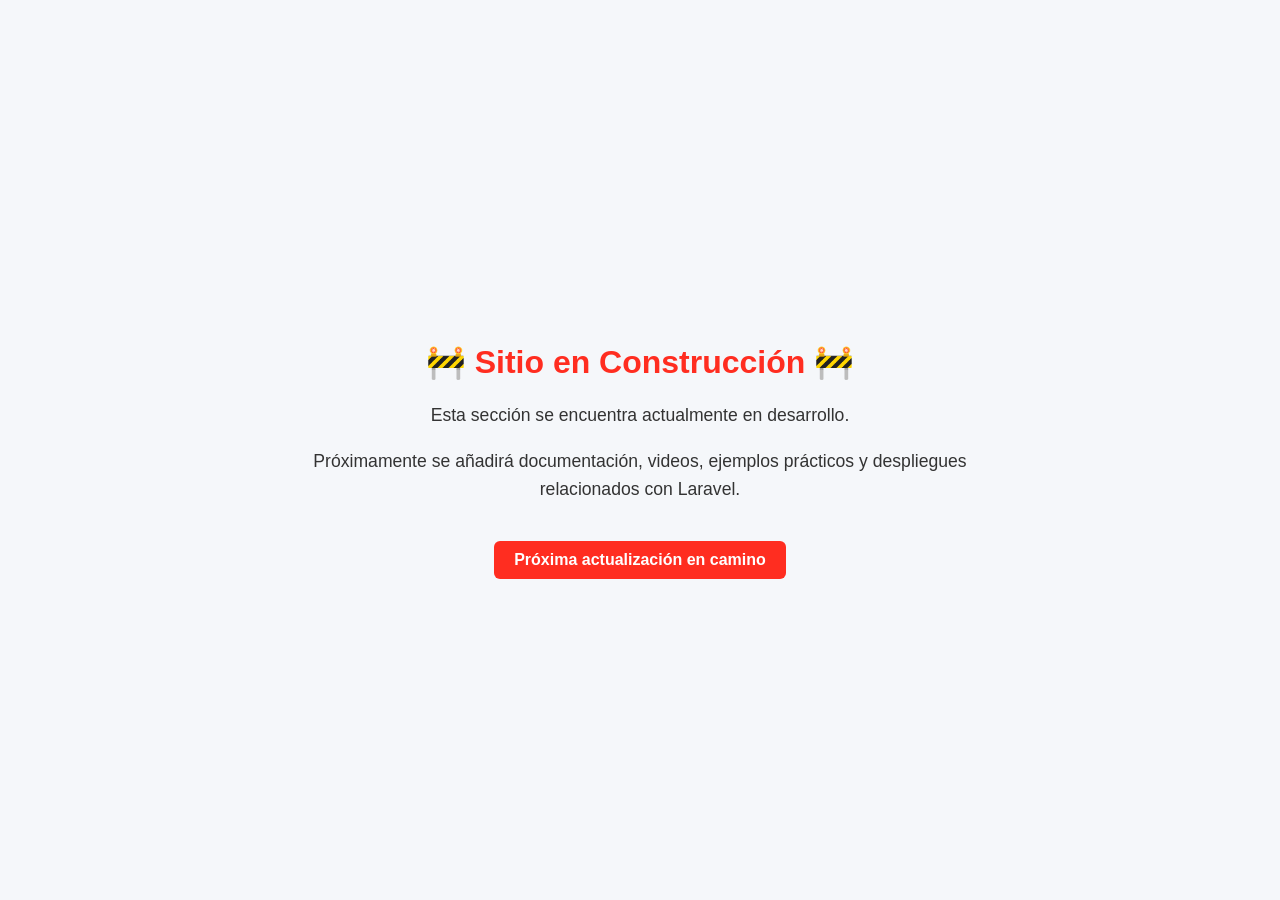
==== assets/linux/linux.html @ 6a2dc649 "estructura completada imagenes recibidas y creacion del dashboard" ====
<!DOCTYPE html>
<html lang="es">
<head>
    <meta charset="UTF-8">
    <meta name="viewport" content="width=device-width, initial-scale=1.0">
    <title>Sitio en Construcción</title>
    <style>
        body {
            margin: 0;
            font-family: Arial, sans-serif;
            background-color: #f5f7fa;
            color: #333;
            min-height: 100vh;
            display: flex;
            justify-content: center;
            align-items: center;
        }

        .container {
            text-align: center;
            padding: 40px;
            max-width: 700px;
        }

        h1 {
            color: #ff2d20;
            margin-bottom: 20px;
        }

        p {
            font-size: 1.1rem;
            line-height: 1.6;
        }

        .badge {
            display: inline-block;
            margin-top: 20px;
            padding: 10px 20px;
            background-color: #ff2d20;
            color: white;
            border-radius: 6px;
            font-weight: bold;
        }
    </style>
</head>
<body>
    <div class="container">
        <h1>🚧 Sitio en Construcción 🚧</h1>

        <p>
            Esta sección se encuentra actualmente en desarrollo.
        </p>

        <p>
            Próximamente se añadirá documentación, videos, ejemplos prácticos y despliegues relacionados con Laravel.
        </p>

        <div class="badge">
            Próxima actualización en camino
        </div>
    </div>
</body>
</html>
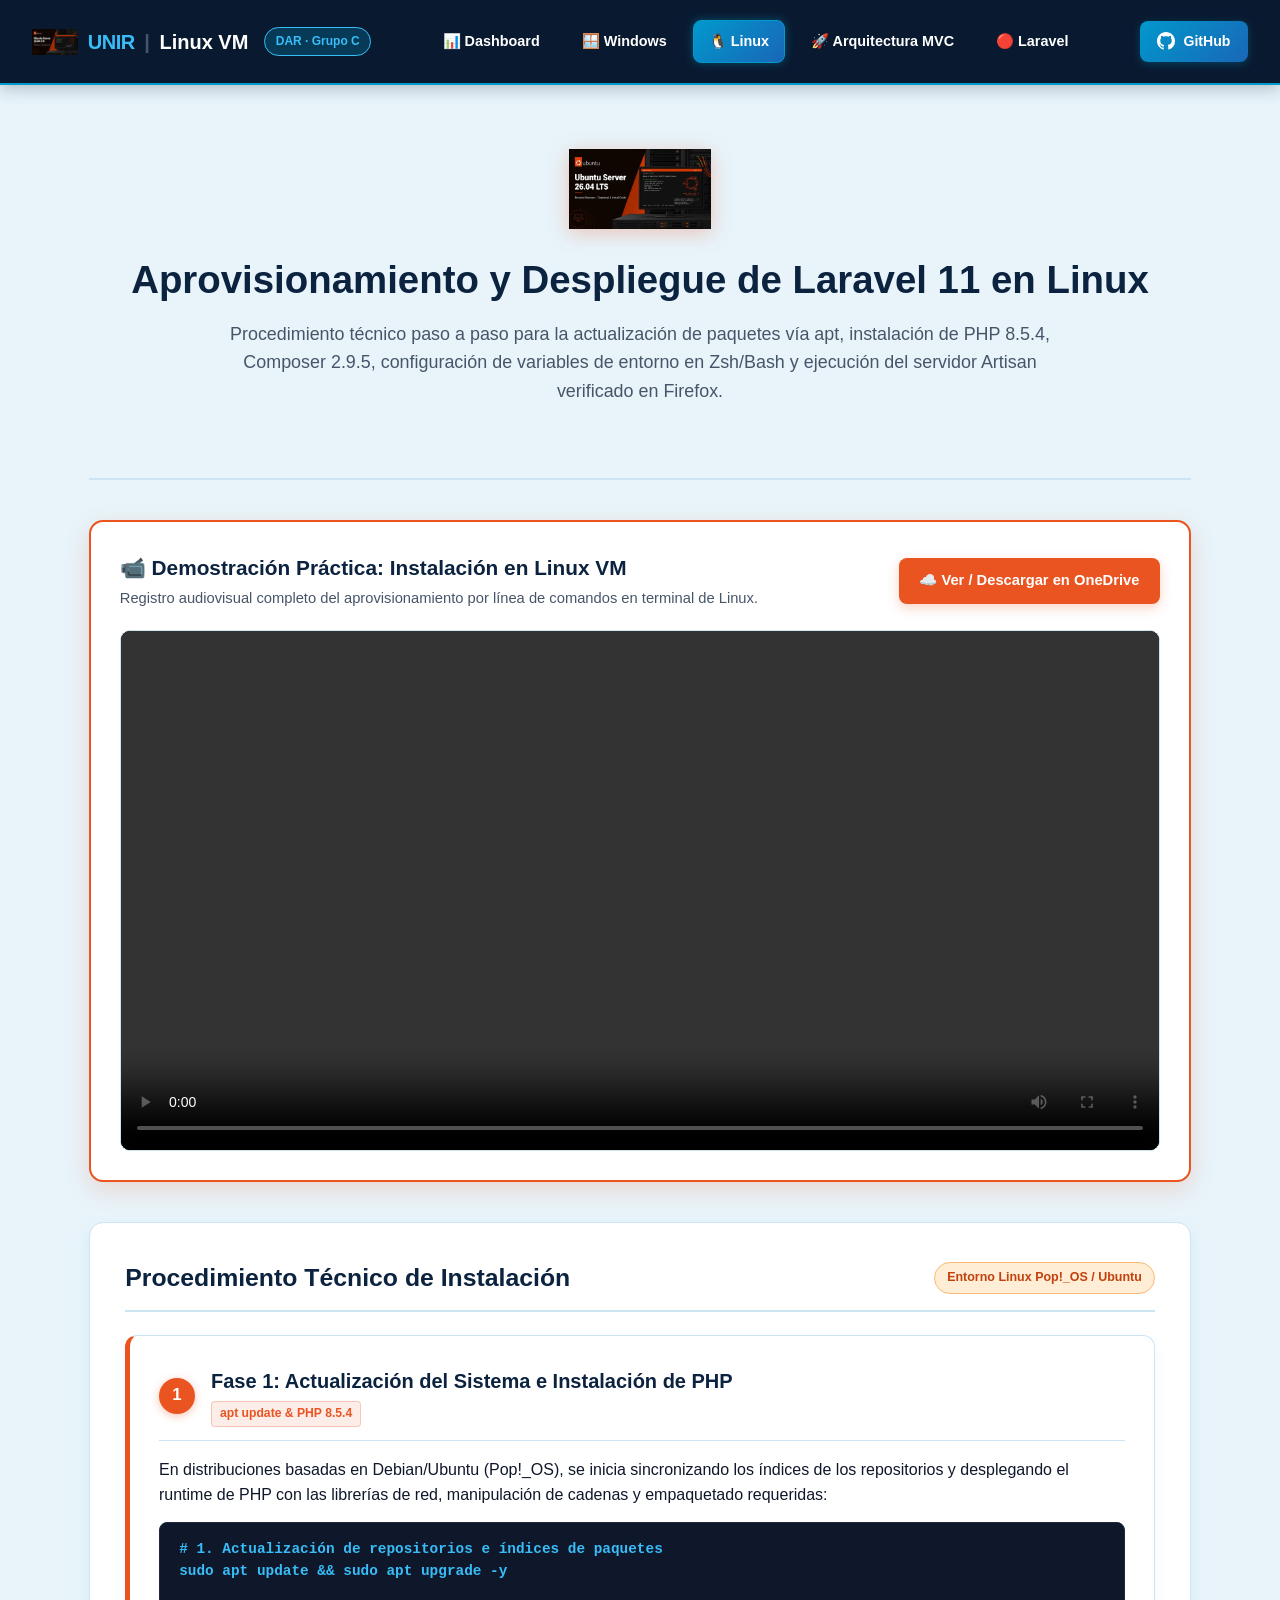
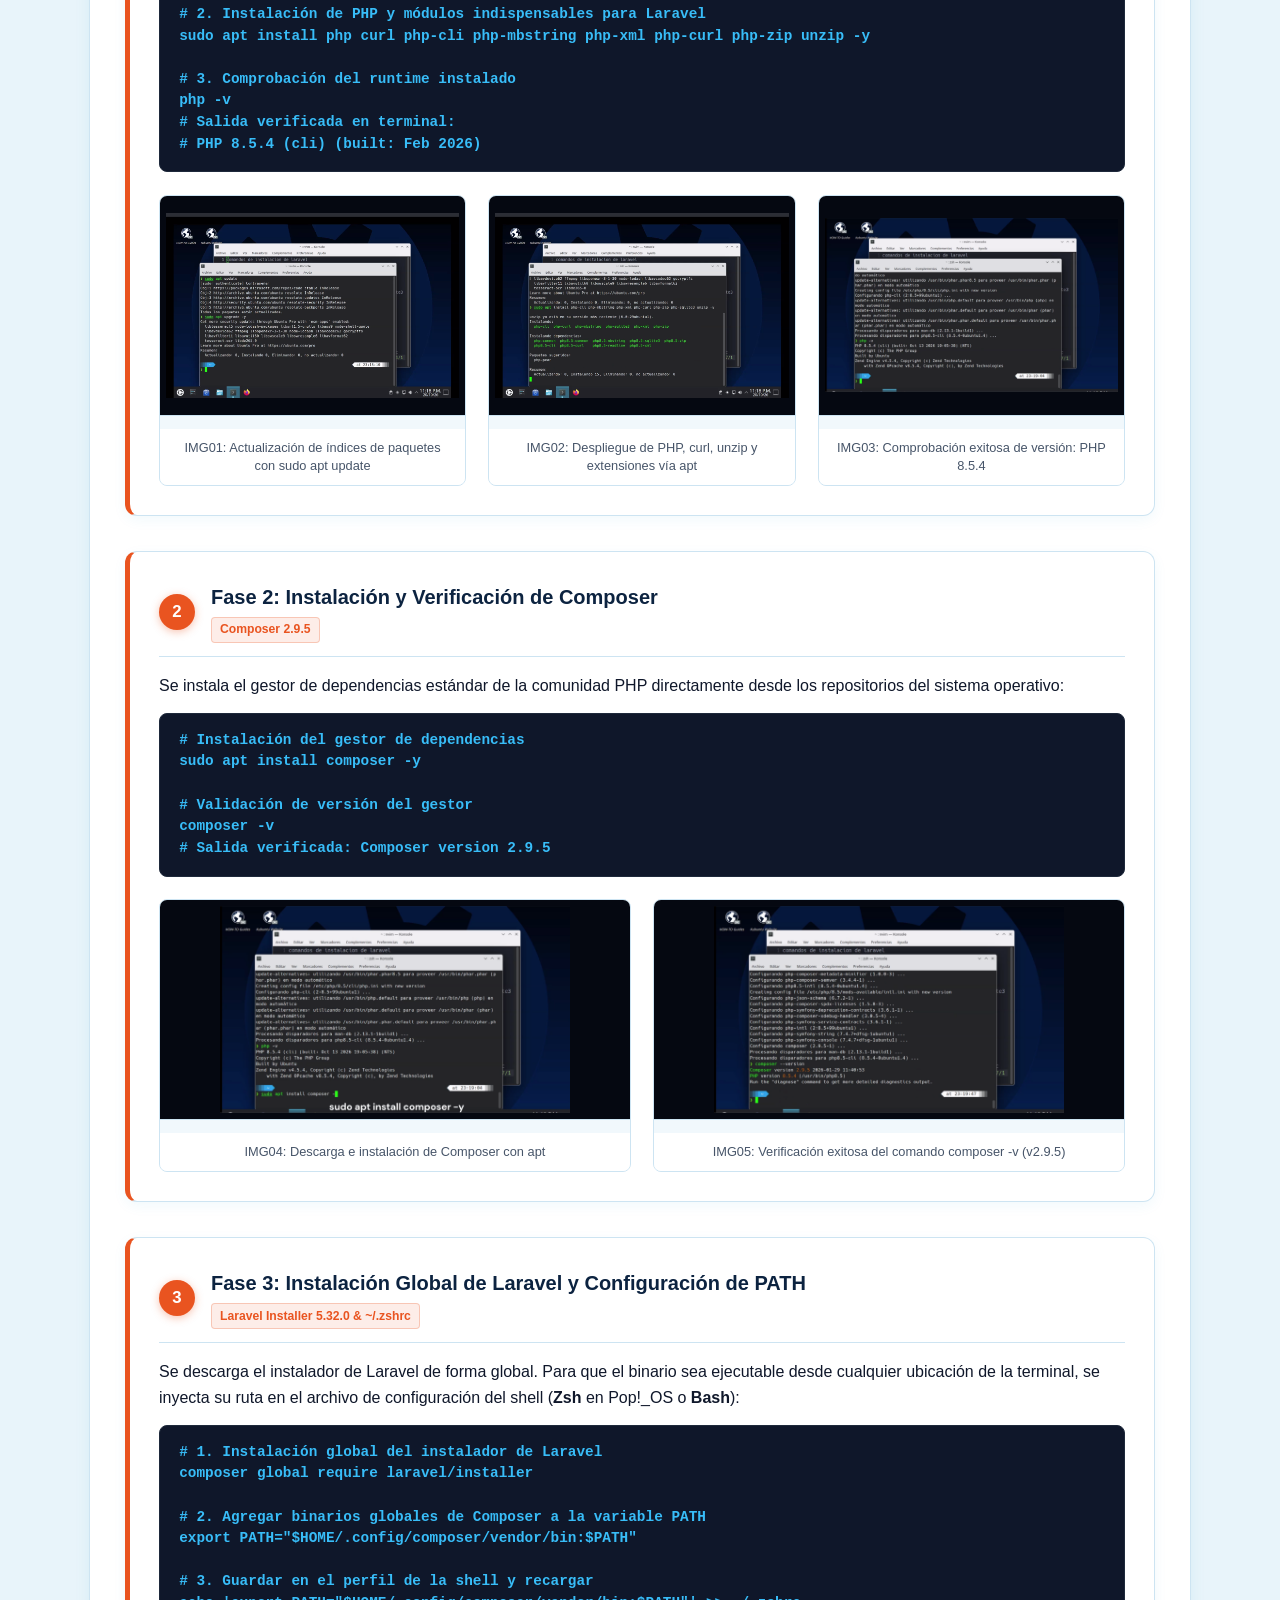
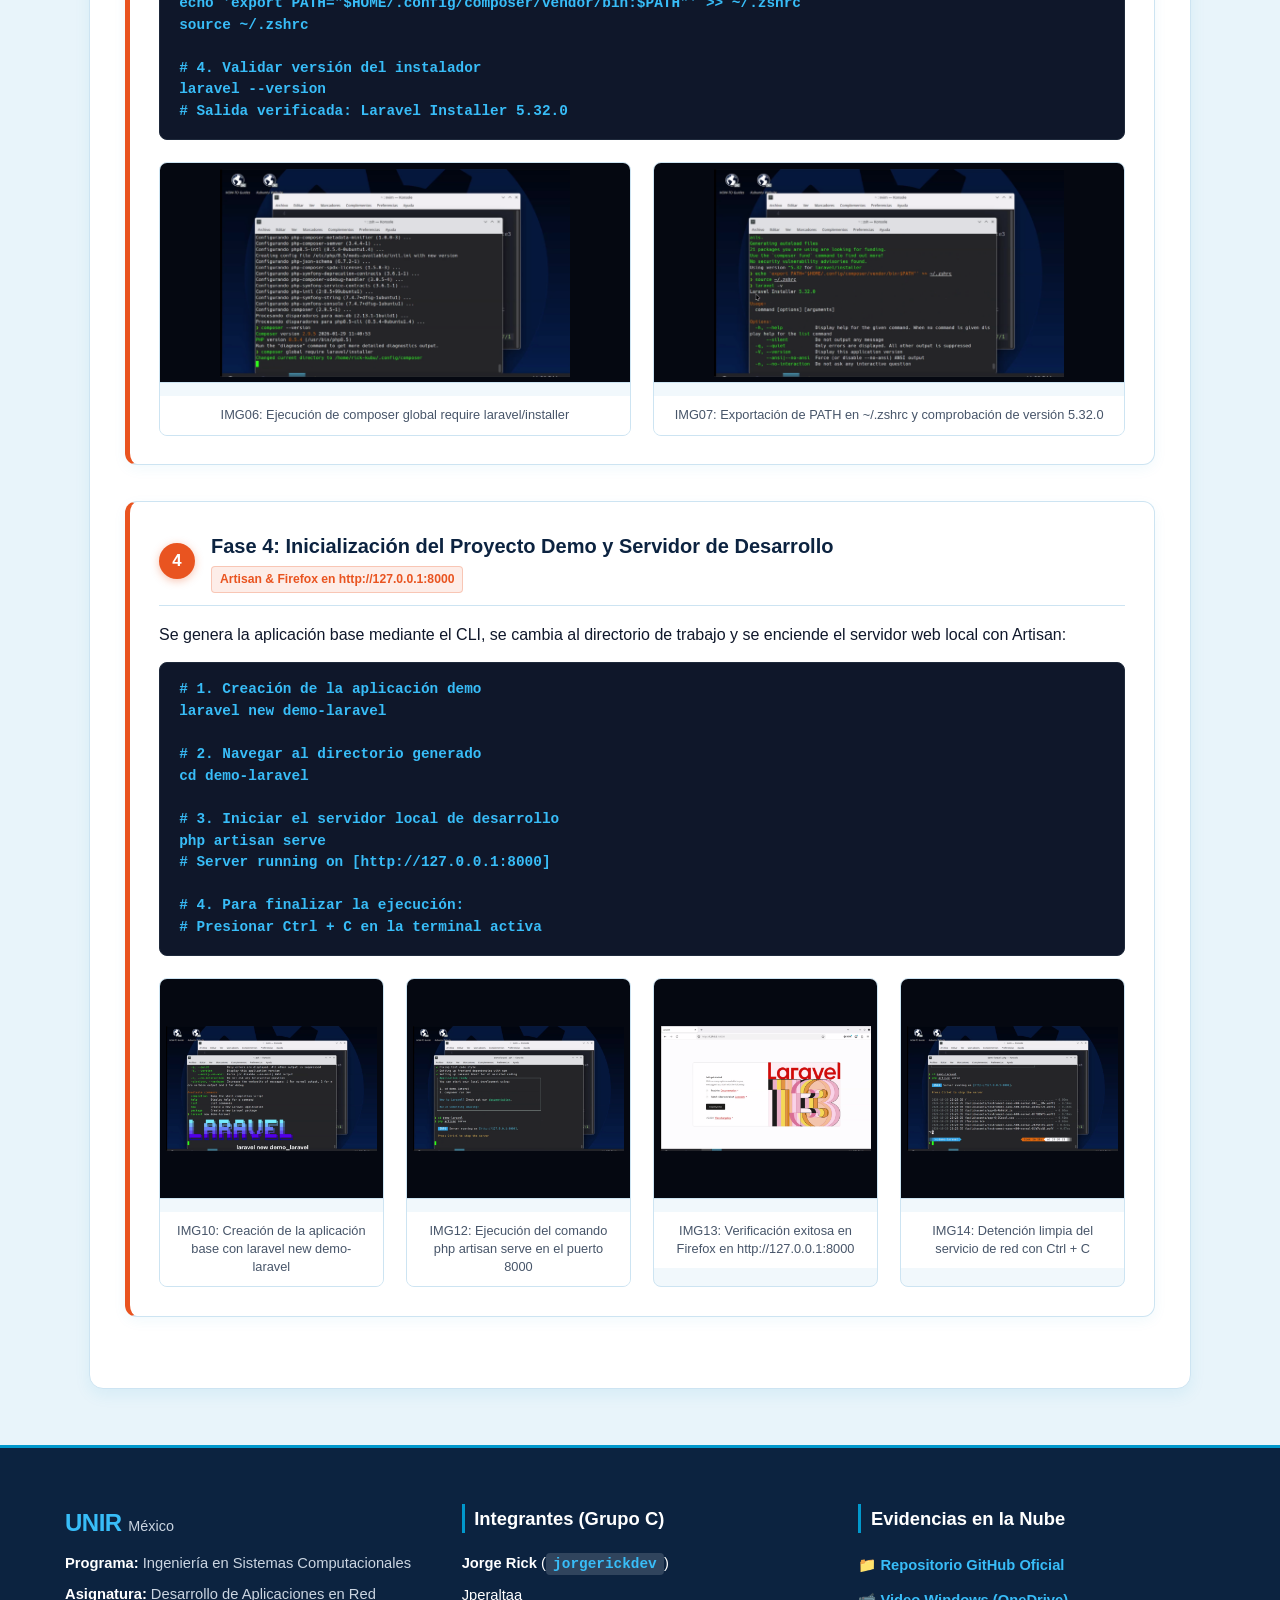
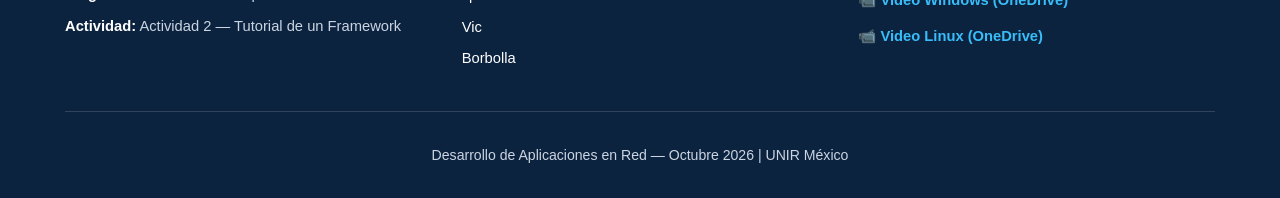
==== commit 81519380: "Agregando parte Linux Html, css y js terminados" ====
--- a/assets/linux/linux.html
+++ b/assets/linux/linux.html
@@ -1,63 +1,289 @@
 <!DOCTYPE html>
 <html lang="es">
 <head>
-    <meta charset="UTF-8">
-    <meta name="viewport" content="width=device-width, initial-scale=1.0">
-    <title>Sitio en Construcción</title>
-    <style>
-        body {
-            margin: 0;
-            font-family: Arial, sans-serif;
-            background-color: #f5f7fa;
-            color: #333;
-            min-height: 100vh;
-            display: flex;
-            justify-content: center;
-            align-items: center;
-        }
-
-        .container {
-            text-align: center;
-            padding: 40px;
-            max-width: 700px;
-        }
-
-        h1 {
-            color: #ff2d20;
-            margin-bottom: 20px;
-        }
-
-        p {
-            font-size: 1.1rem;
-            line-height: 1.6;
-        }
-
-        .badge {
-            display: inline-block;
-            margin-top: 20px;
-            padding: 10px 20px;
-            background-color: #ff2d20;
-            color: white;
-            border-radius: 6px;
-            font-weight: bold;
-        }
-    </style>
+  <meta charset="UTF-8">
+  <meta name="viewport" content="width=device-width, initial-scale=1.0">
+  <title>Aprovisionamiento de Laravel 11 en Linux VM | UNIR - DAR Grupo C</title>
+  <!-- Estilos Globales Compartidos -->
+  <link rel="stylesheet" href="../styles.css">
+  <!-- Estilos Específicos de Linux -->
+  <link rel="stylesheet" href="styles.css">
 </head>
 <body>
-    <div class="container">
-        <h1>🚧 Sitio en Construcción 🚧</h1>
-
-        <p>
-            Esta sección se encuentra actualmente en desarrollo.
-        </p>
-
-        <p>
-            Próximamente se añadirá documentación, videos, ejemplos prácticos y despliegues relacionados con Laravel.
-        </p>
-
-        <div class="badge">
-            Próxima actualización en camino
-        </div>
-    </div>
+
+  <!-- Barra de Navegación Institucional -->
+  <header class="navbar">
+    <div class="brand">
+      <img src="../imagenes/ubuntu.png" alt="Logo Ubuntu Linux" class="nav-logo">
+      <span class="brand-unir">UNIR</span>
+      <span class="brand-divider">|</span>
+      <span class="brand-linux">Linux VM</span>
+      <span class="badge-group">DAR · Grupo C</span>
+    </div>
+    <nav class="nav-container">
+      <a href="../../index.html" class="nav-link">📊 Dashboard</a>
+      <a href="../windows/windows.html" class="nav-link">🪟 Windows</a>
+      <a href="linux.html" class="nav-link active">🐧 Linux</a>
+      <a href="../../index.html#mvc" class="nav-link">🚀 Arquitectura MVC</a>
+      <a href="../laravel/laravel.html" class="nav-link">🔴 Laravel</a>
+    </nav>
+    <div class="nav-actions">
+      <a href="https://github.com/jorgerickdev/DARact2_laravel-Deployment.git" target="_blank" class="btn-github">
+        <svg height="18" width="18" viewBox="0 0 16 16" fill="currentColor">
+          <path d="M8 0C3.58 0 0 3.58 0 8c0 3.54 2.29 6.53 5.47 7.59.4.07.55-.17.55-.38 0-.19-.01-.82-.01-1.49-2.01.37-2.53-.49-2.69-.94-.09-.23-.48-.94-.82-1.13-.28-.15-.68-.52-.01-.53.63-.01 1.08.58 1.23.82.72 1.21 1.87.87 2.33.66.07-.52.28-.87.51-1.07-1.78-.2-3.64-.89-3.64-3.95 0-.87.31-1.59.82-2.15-.08-.2-.36-1.02.08-2.12 0 0 .67-.21 2.2.82.64-.18 1.32-.27 2-.27.68 0 1.36.09 2 .27 1.53-1.04 2.2-.82 2.2-.82.44 1.1.16 1.92.08 2.12.51.56.82 1.27.82 2.15 0 3.07-1.87 3.75-3.65 3.95.29.25.54.73.54 1.48 0 1.07-.01 1.93-.01 2.2 0 .21.15.46.55.38A8.013 8.013 0 0016 8c0-4.42-3.58-8-8-8z"/>
+        </svg>
+        <span>GitHub</span>
+      </a>
+    </div>
+  </header>
+
+  <main class="container">
+
+    <!-- Portada / Hero de Linux -->
+    <section class="hero hero-linux">
+      <div class="hero-logo-wrapper">
+        <img src="../imagenes/ubuntu.png" alt="Logotipo de Ubuntu Linux" class="hero-os-logo">
+      </div>
+      <h1>Aprovisionamiento y Despliegue de Laravel 11 en Linux</h1>
+      <p class="hero-subtitle">
+        Procedimiento técnico paso a paso para la actualización de paquetes vía apt, instalación de PHP 8.5.4, Composer 2.9.5, configuración de variables de entorno en Zsh/Bash y ejecución del servidor Artisan verificado en Firefox.
+      </p>
+    </section>
+
+    <!-- Reproductor Multimedia Local + Respaldo en la Nube -->
+    <section class="video-container-card video-card-linux">
+      <div class="video-header">
+        <div>
+          <h3>📹 Demostración Práctica: Instalación en Linux VM</h3>
+          <p>Registro audiovisual completo del aprovisionamiento por línea de comandos en terminal de Linux.</p>
+        </div>
+        <a href="https://1drv.ms/v/c/1629febfca0615c7/IQBocGk3lsr3TrAUPbBGqmQiAcSrPMvQA1ScSOWaI3eCQW4?e=WlhK1Z" target="_blank" class="btn-cloud btn-cloud-linux">
+          ☁️ Ver / Descargar en OneDrive
+        </a>
+      </div>
+      <div class="video-player-wrapper">
+        <video controls preload="metadata">
+          <source src="videos/video_linux.mp4" type="video/mp4">
+          Tu navegador no soporta reproducción de vídeo HTML5.
+        </video>
+      </div>
+    </section>
+
+    <!-- Relatoría Técnica y Pasos de Instalación -->
+    <section class="card">
+      <div class="card-header">
+        <h2>Procedimiento Técnico de Instalación</h2>
+        <span class="tag-status tag-status-linux">Entorno Linux Pop!_OS / Ubuntu</span>
+      </div>
+
+      <!-- Fase 1: Actualización y PHP -->
+      <article class="step-card step-card-linux">
+        <div class="step-header">
+          <span class="step-num step-linux">1</span>
+          <div>
+            <h3>Fase 1: Actualización del Sistema e Instalación de PHP</h3>
+            <span class="step-tag step-tag-linux">apt update & PHP 8.5.4</span>
+          </div>
+        </div>
+        <p>
+          En distribuciones basadas en Debian/Ubuntu (Pop!_OS), se inicia sincronizando los índices de los repositorios y desplegando el runtime de PHP con las librerías de red, manipulación de cadenas y empaquetado requeridas:
+        </p>
+        <pre><code># 1. Actualización de repositorios e índices de paquetes
+sudo apt update && sudo apt upgrade -y
+
+# 2. Instalación de PHP y módulos indispensables para Laravel
+sudo apt install php curl php-cli php-mbstring php-xml php-curl php-zip unzip -y
+
+# 3. Comprobación del runtime instalado
+php -v
+# Salida verificada en terminal:
+# PHP 8.5.4 (cli) (built: Feb 2026)</code></pre>
+        <div class="img-grid img-grid-3">
+          <figure class="img-wrapper">
+            <img src="imagenes/img01_linux.png" alt="Sincronización de repositorios con sudo apt update">
+            <figcaption class="img-caption">IMG01: Actualización de índices de paquetes con sudo apt update</figcaption>
+          </figure>
+          <figure class="img-wrapper">
+            <img src="imagenes/img02_linux.png" alt="Instalación de paquetes y módulos de PHP">
+            <figcaption class="img-caption">IMG02: Despliegue de PHP, curl, unzip y extensiones vía apt</figcaption>
+          </figure>
+          <figure class="img-wrapper">
+            <img src="imagenes/img03_linux.png" alt="Verificación de versión de PHP en terminal">
+            <figcaption class="img-caption">IMG03: Comprobación exitosa de versión: PHP 8.5.4</figcaption>
+          </figure>
+        </div>
+      </article>
+
+      <!-- Fase 2: Composer -->
+      <article class="step-card step-card-linux">
+        <div class="step-header">
+          <span class="step-num step-linux">2</span>
+          <div>
+            <h3>Fase 2: Instalación y Verificación de Composer</h3>
+            <span class="step-tag step-tag-linux">Composer 2.9.5</span>
+          </div>
+        </div>
+        <p>
+          Se instala el gestor de dependencias estándar de la comunidad PHP directamente desde los repositorios del sistema operativo:
+        </p>
+        <pre><code># Instalación del gestor de dependencias
+sudo apt install composer -y
+
+# Validación de versión del gestor
+composer -v
+# Salida verificada: Composer version 2.9.5</code></pre>
+        <div class="img-grid">
+          <figure class="img-wrapper">
+            <img src="imagenes/img04_linux.png" alt="Instalación de Composer mediante apt">
+            <figcaption class="img-caption">IMG04: Descarga e instalación de Composer con apt</figcaption>
+          </figure>
+          <figure class="img-wrapper">
+            <img src="imagenes/img05_linux.png" alt="Comprobación de versión de Composer en terminal">
+            <figcaption class="img-caption">IMG05: Verificación exitosa del comando composer -v (v2.9.5)</figcaption>
+          </figure>
+        </div>
+      </article>
+
+      <!-- Fase 3: Laravel CLI y PATH en Shell -->
+      <article class="step-card step-card-linux">
+        <div class="step-header">
+          <span class="step-num step-linux">3</span>
+          <div>
+            <h3>Fase 3: Instalación Global de Laravel y Configuración de PATH</h3>
+            <span class="step-tag step-tag-linux">Laravel Installer 5.32.0 & ~/.zshrc</span>
+          </div>
+        </div>
+        <p>
+          Se descarga el instalador de Laravel de forma global. Para que el binario sea ejecutable desde cualquier ubicación de la terminal, se inyecta su ruta en el archivo de configuración del shell (<strong>Zsh</strong> en Pop!_OS o <strong>Bash</strong>):
+        </p>
+        <pre><code># 1. Instalación global del instalador de Laravel
+composer global require laravel/installer
+
+# 2. Agregar binarios globales de Composer a la variable PATH
+export PATH="$HOME/.config/composer/vendor/bin:$PATH"
+
+# 3. Guardar en el perfil de la shell y recargar
+echo 'export PATH="$HOME/.config/composer/vendor/bin:$PATH"' >> ~/.zshrc
+source ~/.zshrc
+
+# 4. Validar versión del instalador
+laravel --version
+# Salida verificada: Laravel Installer 5.32.0</code></pre>
+        <div class="img-grid">
+          <figure class="img-wrapper">
+            <img src="imagenes/img06_linux.png" alt="Instalación global de Laravel Installer">
+            <figcaption class="img-caption">IMG06: Ejecución de composer global require laravel/installer</figcaption>
+          </figure>
+          <figure class="img-wrapper">
+            <img src="imagenes/img07_linux.png" alt="Configuración de PATH en shell y comprobación de versión">
+            <figcaption class="img-caption">IMG07: Exportación de PATH en ~/.zshrc y comprobación de versión 5.32.0</figcaption>
+          </figure>
+        </div>
+      </article>
+
+      <!-- Fase 4: Proyecto Demo y Servidor Artisan -->
+      <article class="step-card step-card-linux">
+        <div class="step-header">
+          <span class="step-num step-linux">4</span>
+          <div>
+            <h3>Fase 4: Inicialización del Proyecto Demo y Servidor de Desarrollo</h3>
+            <span class="step-tag step-tag-linux">Artisan & Firefox en http://127.0.0.1:8000</span>
+          </div>
+        </div>
+        <p>
+          Se genera la aplicación base mediante el CLI, se cambia al directorio de trabajo y se enciende el servidor web local con Artisan:
+        </p>
+        <pre><code># 1. Creación de la aplicación demo
+laravel new demo-laravel
+
+# 2. Navegar al directorio generado
+cd demo-laravel
+
+# 3. Iniciar el servidor local de desarrollo
+php artisan serve
+# Server running on [http://127.0.0.1:8000]
+
+# 4. Para finalizar la ejecución:
+# Presionar Ctrl + C en la terminal activa</code></pre>
+        <div class="img-grid img-grid-4">
+          <figure class="img-wrapper">
+            <img src="imagenes/img10_linux.png" alt="Creación del proyecto con laravel new demo-laravel">
+            <figcaption class="img-caption">IMG10: Creación de la aplicación base con laravel new demo-laravel</figcaption>
+          </figure>
+          <figure class="img-wrapper">
+            <img src="imagenes/img12_linux.png" alt="Navegación al directorio y php artisan serve">
+            <figcaption class="img-caption">IMG12: Ejecución del comando php artisan serve en el puerto 8000</figcaption>
+          </figure>
+          <figure class="img-wrapper">
+            <img src="imagenes/img13_linux.png" alt="Pantalla de bienvenida de Laravel 11 activa en Firefox">
+            <figcaption class="img-caption">IMG13: Verificación exitosa en Firefox en http://127.0.0.1:8000</figcaption>
+          </figure>
+          <figure class="img-wrapper">
+            <img src="imagenes/img14_linux.png" alt="Cierre del servidor con Ctrl + C en terminal">
+            <figcaption class="img-caption">IMG14: Detención limpia del servicio de red con Ctrl + C</figcaption>
+          </figure>
+        </div>
+      </article>
+
+    </section>
+
+  </main>
+
+  <!-- Pie de Página Institucional (3 Columnas) -->
+  <footer class="footer-global">
+    <div class="footer-container">
+      
+      <!-- Columna 1: Datos Académicos -->
+      <div class="footer-col">
+        <div class="footer-brand">
+          <span class="brand-unir">UNIR</span>
+          <span class="brand-sub">México</span>
+        </div>
+        <p><strong>Programa:</strong> Ingeniería en Sistemas Computacionales</p>
+        <p><strong>Asignatura:</strong> Desarrollo de Aplicaciones en Red</p>
+        <p><strong>Actividad:</strong> Actividad 2 — Tutorial de un Framework</p>
+      </div>
+
+      <!-- Columna 2: Equipo de Trabajo -->
+      <div class="footer-col">
+        <h4>Integrantes (Grupo C)</h4>
+        <ul class="team-list">
+          <li><strong>Jorge Rick</strong> (<code>jorgerickdev</code>)</li>
+          <li>Jperaltaa</li>
+          <li>Vic</li>
+          <li>Borbolla</li>
+        </ul>
+      </div>
+
+      <!-- Columna 3: Enlaces y Evidencias -->
+      <div class="footer-col">
+        <h4>Evidencias en la Nube</h4>
+        <ul class="links-list">
+          <li>
+            <a href="https://github.com/jorgerickdev/DARact2_laravel-Deployment.git" target="_blank">
+              📁 Repositorio GitHub Oficial
+            </a>
+          </li>
+          <li>
+            <a href="https://1drv.ms/v/c/1629febfca0615c7/IQD_9xCnSpC1QKDGbCEuM_AGAVuC8HP5V4nHtR4eR0awDV8?e=lPEuOG" target="_blank">
+              📹 Video Windows (OneDrive)
+            </a>
+          </li>
+          <li>
+            <a href="https://1drv.ms/v/c/1629febfca0615c7/IQBocGk3lsr3TrAUPbBGqmQiAcSrPMvQA1ScSOWaI3eCQW4?e=WlhK1Z" target="_blank">
+              📹 Video Linux (OneDrive)
+            </a>
+          </li>
+        </ul>
+      </div>
+
+    </div>
+
+    <div class="footer-bottom">
+      <p>Desarrollo de Aplicaciones en Red — Octubre 2026 | UNIR México</p>
+    </div>
+  </footer>
+
+  <script src="code.js"></script>
 </body>
-</html>+</html>
--- a/assets/styles.css
+++ b/assets/styles.css
@@ -0,0 +1,751 @@
+/* ==========================================================================
+   Variables de Tema - Identidad UNIR (Alto Contraste & Fondo Claro)
+   ========================================================================== */
+:root {
+  /* Identidad Institucional UNIR */
+  --unir-blue: #0198cc;
+  --unir-navy: #1967b7;
+  --unir-dark-navy: #0c2340;
+  --unir-gradient: linear-gradient(135deg, #0198cc 0%, #1967b7 100%);
+  --unir-nav-bg: #091a30;
+
+  /* Colores de Acento */
+  --laravel-red: #ff2d20;
+  --win-blue: #0078d4;
+  --linux-orange: #e95420;
+
+  /* Fondos (Body Claro & Tarjetas Blancas) */
+  --bg-body: #e8f4fa;           /* Azul claro suave del logo UNIR */
+  --card-bg: #ffffff;           /* Tarjetas en blanco limpio */
+  --card-inner: #f1f8fc;        /* Cajas internas en azul muy tenue */
+  --border-color: #cde4f2;      /* Bordes suaves */
+  --border-focus: #0198cc;
+
+  /* Tipografía de Alto Contraste */
+  --text-dark: #0f172a;         /* Texto principal oscuro para fondo claro */
+  --text-muted-dark: #475569;   /* Texto secundario legible */
+  --text-light: #ffffff;        /* Texto blanco puro para Header y Footer */
+  --text-light-muted: #cbd5e1;  /* Texto blanco suave para subtítulos del Footer */
+
+  /* Bloques de Código */
+  --code-bg: #0f172a;
+  --code-text: #38bdf8;
+}
+
+* {
+  box-sizing: border-box;
+  margin: 0;
+  padding: 0;
+}
+
+body {
+  font-family: -apple-system, BlinkMacSystemFont, "Segoe UI", Roboto, Helvetica, Arial, sans-serif;
+  background-color: var(--bg-body);
+  color: var(--text-dark);
+  line-height: 1.6;
+  padding-top: 85px;
+}
+
+/* ==========================================================================
+   Barra de Navegación Global (Header Oscuro con Letras Claras)
+   ========================================================================== */
+.navbar {
+  position: fixed;
+  top: 0;
+  left: 0;
+  width: 100%;
+  height: 85px;
+  background-color: var(--unir-nav-bg);
+  border-bottom: 2px solid var(--unir-blue);
+  display: flex;
+  align-items: center;
+  justify-content: space-between;
+  padding: 0 2rem;
+  z-index: 1000;
+  box-shadow: 0 4px 15px rgba(12, 35, 64, 0.25);
+}
+
+.brand {
+  display: flex;
+  align-items: center;
+  gap: 0.6rem;
+  font-size: 1.25rem;
+  font-weight: 800;
+}
+
+.nav-logo {
+  height: 26px;
+  width: auto;
+}
+
+.brand-unir {
+  color: #38bdf8;
+  letter-spacing: -0.5px;
+}
+
+.brand-divider {
+  color: #475569;
+}
+
+.brand-laravel {
+  color: #ffffff;
+}
+
+.badge-group {
+  background: rgba(1, 152, 204, 0.25);
+  color: #38bdf8;
+  border: 1px solid #38bdf8;
+  font-size: 0.75rem;
+  font-weight: 700;
+  padding: 0.25rem 0.65rem;
+  border-radius: 9999px;
+  margin-left: 0.4rem;
+}
+
+.nav-container {
+  display: flex;
+  gap: 0.6rem;
+}
+
+.nav-link {
+  color: #ffffff;
+  text-decoration: none;
+  padding: 0.55rem 0.95rem;
+  border-radius: 8px;
+  font-size: 0.9rem;
+  font-weight: 600;
+  transition: all 0.2s ease;
+  border: 1px solid transparent;
+}
+
+.nav-link:hover {
+  color: #38bdf8;
+  background-color: rgba(255, 255, 255, 0.08);
+}
+
+.nav-link.active {
+  color: #ffffff;
+  background: var(--unir-gradient);
+  border-color: var(--unir-blue);
+  box-shadow: 0 0 10px rgba(1, 152, 204, 0.4);
+}
+
+.btn-github {
+  display: inline-flex;
+  align-items: center;
+  gap: 0.5rem;
+  background: var(--unir-gradient);
+  color: #ffffff;
+  text-decoration: none;
+  font-size: 0.88rem;
+  font-weight: 700;
+  padding: 0.55rem 1.1rem;
+  border-radius: 8px;
+  transition: all 0.2s ease;
+  box-shadow: 0 2px 8px rgba(1, 152, 204, 0.3);
+}
+
+.btn-github:hover {
+  filter: brightness(1.15);
+  transform: translateY(-2px);
+}
+
+/* ==========================================================================
+   Contenedor Principal y Portada (Hero)
+   ========================================================================== */
+.container {
+  max-width: 1150px;
+  margin: 1.5rem auto 3.5rem auto;
+  padding: 0 1.5rem;
+}
+
+.hero {
+  text-align: center;
+  padding: 2.5rem 1rem 3rem 1rem;
+  border-bottom: 2px solid var(--border-color);
+  margin-bottom: 2.5rem;
+}
+
+.hero-logo-wrapper {
+  margin-bottom: 1.2rem;
+}
+
+.hero-logo {
+  max-height: 95px;
+  width: auto;
+  object-fit: contain;
+  filter: drop-shadow(0 6px 14px rgba(255, 45, 32, 0.3));
+}
+
+.hero h1 {
+  font-size: 2.4rem;
+  font-weight: 800;
+  margin-bottom: 1rem;
+  color: var(--unir-dark-navy);
+  line-height: 1.25;
+}
+
+.hero-subtitle {
+  color: var(--text-muted-dark);
+  font-size: 1.12rem;
+  max-width: 820px;
+  margin: 0 auto 2.5rem auto;
+}
+
+/* Tarjetas CTA del Hero */
+.hero-cta-grid {
+  display: grid;
+  grid-template-columns: 1fr 1fr;
+  gap: 1.5rem;
+  max-width: 850px;
+  margin: 0 auto;
+}
+
+.cta-card {
+  display: flex;
+  align-items: center;
+  gap: 1.2rem;
+  background-color: var(--card-bg);
+  border: 1px solid var(--border-color);
+  border-radius: 12px;
+  padding: 1.4rem;
+  text-decoration: none;
+  text-align: left;
+  transition: all 0.25s ease;
+  box-shadow: 0 4px 12px rgba(1, 152, 204, 0.08);
+}
+
+.cta-win:hover {
+  border-color: var(--win-blue);
+  box-shadow: 0 8px 24px rgba(0, 120, 212, 0.2);
+  transform: translateY(-3px);
+}
+
+.cta-linux:hover {
+  border-color: var(--linux-orange);
+  box-shadow: 0 8px 24px rgba(233, 84, 32, 0.2);
+  transform: translateY(-3px);
+}
+
+.cta-icon {
+  font-size: 2.2rem;
+  flex-shrink: 0;
+}
+
+.cta-info h3 {
+  font-size: 1.2rem;
+  color: var(--text-dark);
+  margin-bottom: 0.2rem;
+}
+
+.cta-info p {
+  font-size: 0.88rem;
+  color: var(--text-muted-dark);
+}
+
+.cta-arrow {
+  margin-left: auto;
+  font-size: 1.4rem;
+  color: var(--unir-blue);
+  font-weight: bold;
+  transition: transform 0.2s ease;
+}
+
+.cta-card:hover .cta-arrow {
+  transform: translateX(4px);
+}
+
+/* ==========================================================================
+   Sección Ejecutiva (3 Tarjetas)
+   ========================================================================== */
+.features-grid {
+  display: grid;
+  grid-template-columns: repeat(auto-fit, minmax(280px, 1fr));
+  gap: 1.5rem;
+  margin-bottom: 2.5rem;
+}
+
+.feature-card {
+  background-color: var(--card-bg);
+  border: 1px solid var(--border-color);
+  border-radius: 12px;
+  padding: 1.8rem;
+  display: flex;
+  flex-direction: column;
+  box-shadow: 0 4px 12px rgba(1, 152, 204, 0.06);
+}
+
+.feature-header {
+  margin-bottom: 0.8rem;
+}
+
+.feature-badge {
+  display: inline-block;
+  background: rgba(1, 152, 204, 0.12);
+  color: var(--unir-blue);
+  font-size: 0.74rem;
+  font-weight: 800;
+  padding: 0.25rem 0.6rem;
+  border-radius: 4px;
+  text-transform: uppercase;
+  margin-bottom: 0.4rem;
+}
+
+.feature-card h3 {
+  font-size: 1.25rem;
+  color: var(--unir-dark-navy);
+}
+
+.feature-card p {
+  font-size: 0.95rem;
+  color: var(--text-muted-dark);
+  line-height: 1.6;
+}
+
+/* ==========================================================================
+   Tarjetas de Contenido y Tablas
+   ========================================================================== */
+.card {
+  background-color: var(--card-bg);
+  border: 1px solid var(--border-color);
+  border-radius: 14px;
+  padding: 2.2rem;
+  margin-bottom: 2.5rem;
+  box-shadow: 0 6px 16px rgba(1, 152, 204, 0.08);
+}
+
+.card-header {
+  display: flex;
+  align-items: center;
+  justify-content: space-between;
+  border-bottom: 2px solid var(--border-color);
+  padding-bottom: 0.8rem;
+  margin-bottom: 1.4rem;
+}
+
+.card h2 {
+  font-size: 1.55rem;
+  color: var(--unir-dark-navy);
+}
+
+.tag-status {
+  background: #dcfce7;
+  color: #15803d;
+  border: 1px solid #86efac;
+  font-size: 0.78rem;
+  font-weight: 800;
+  padding: 0.3rem 0.75rem;
+  border-radius: 9999px;
+}
+
+.table-container {
+  overflow-x: auto;
+}
+
+table {
+  width: 100%;
+  border-collapse: collapse;
+  font-size: 0.95rem;
+}
+
+th, td {
+  padding: 1rem 1.2rem;
+  border: 1px solid var(--border-color);
+  text-align: left;
+}
+
+th {
+  background: var(--unir-gradient);
+  color: #ffffff;
+  font-weight: 700;
+}
+
+tr:nth-child(even) {
+  background-color: var(--card-inner);
+}
+
+code {
+  font-family: ui-monospace, Menlo, Monaco, Consolas, monospace;
+  background-color: rgba(1, 152, 204, 0.12);
+  color: #0369a1;
+  padding: 0.2rem 0.45rem;
+  border-radius: 4px;
+  font-size: 0.9rem;
+  font-weight: 600;
+}
+
+/* ==========================================================================
+   Sección Modelo-Vista-Controlador (MVC)
+   ========================================================================== */
+.mvc-intro {
+  color: var(--text-muted-dark);
+  margin-bottom: 1.6rem;
+  font-size: 1rem;
+}
+
+.mvc-grid {
+  display: grid;
+  grid-template-columns: 1fr 1.2fr;
+  gap: 2rem;
+  align-items: center;
+}
+
+.mvc-image-container {
+  background-color: var(--card-inner);
+  border: 1px solid var(--border-color);
+  border-radius: 10px;
+  padding: 1.4rem;
+  text-align: center;
+}
+
+.mvc-image {
+  max-width: 100%;
+  height: auto;
+  border-radius: 6px;
+  display: block;
+  margin: 0 auto;
+}
+
+.img-caption {
+  display: block;
+  font-size: 0.82rem;
+  color: var(--text-muted-dark);
+  margin-top: 0.8rem;
+  font-weight: 500;
+}
+
+.mvc-steps {
+  display: flex;
+  flex-direction: column;
+  gap: 1.2rem;
+}
+
+.mvc-step-item {
+  display: flex;
+  gap: 1.1rem;
+  background-color: var(--card-inner);
+  border: 1px solid var(--border-color);
+  border-radius: 10px;
+  padding: 1.2rem;
+}
+
+.mvc-step-bullet {
+  width: 36px;
+  height: 36px;
+  border-radius: 50%;
+  display: flex;
+  align-items: center;
+  justify-content: center;
+  font-weight: 800;
+  font-size: 0.95rem;
+  flex-shrink: 0;
+  color: #ffffff;
+}
+
+.bullet-ctrl { background-color: var(--unir-blue); }
+.bullet-mod  { background-color: var(--laravel-red); }
+.bullet-view { background-color: #10b981; }
+
+.mvc-step-item h4 {
+  font-size: 1.1rem;
+  color: var(--text-dark);
+  margin-bottom: 0.2rem;
+}
+
+.mvc-step-item p {
+  font-size: 0.92rem;
+  color: var(--text-muted-dark);
+}
+
+/* ==========================================================================
+   Pie de Página Institucional (Footer en 3 Columnas - Letras 100% Claras)
+   ========================================================================== */
+.footer-global {
+  background-color: var(--unir-dark-navy);
+  border-top: 3px solid var(--unir-blue);
+  padding: 3.5rem 1.5rem 2rem 1.5rem;
+  color: var(--text-light);
+}
+
+.footer-container {
+  max-width: 1150px;
+  margin: 0 auto;
+  display: grid;
+  grid-template-columns: repeat(auto-fit, minmax(260px, 1fr));
+  gap: 2.5rem;
+  padding-bottom: 2rem;
+  border-bottom: 1px solid rgba(255, 255, 255, 0.15);
+}
+
+.footer-col h4 {
+  color: #ffffff;
+  font-size: 1.15rem;
+  font-weight: 700;
+  margin-bottom: 1.2rem;
+  border-left: 3px solid var(--unir-blue);
+  padding-left: 0.6rem;
+}
+
+.footer-brand {
+  font-size: 1.5rem;
+  font-weight: 800;
+  margin-bottom: 0.6rem;
+}
+
+.footer-brand .brand-unir {
+  color: #38bdf8;
+}
+
+.footer-brand .brand-sub {
+  font-size: 0.9rem;
+  color: var(--text-light-muted);
+  font-weight: 400;
+}
+
+.footer-col p {
+  margin-bottom: 0.5rem;
+  font-size: 0.92rem;
+  color: var(--text-light-muted);
+}
+
+.footer-col strong {
+  color: #ffffff;
+}
+
+.team-list, .links-list {
+  list-style: none;
+}
+
+.team-list li {
+  margin-bottom: 0.5rem;
+  font-size: 0.92rem;
+  color: #ffffff;
+}
+
+.team-list code {
+  background-color: rgba(255, 255, 255, 0.15);
+  color: #38bdf8;
+}
+
+.links-list li {
+  margin-bottom: 0.6rem;
+}
+
+.links-list a {
+  color: #38bdf8;
+  text-decoration: none;
+  font-size: 0.92rem;
+  font-weight: 600;
+  transition: all 0.2s ease;
+}
+
+.links-list a:hover {
+  color: #ffffff;
+  text-decoration: underline;
+}
+
+.footer-bottom {
+  text-align: center;
+  padding-top: 2rem;
+  font-size: 0.88rem;
+  color: var(--text-light-muted);
+}
+
+/* ==========================================================================
+   Adaptabilidad Móvil
+   ========================================================================== */
+@media (max-width: 900px) {
+  .navbar {
+    flex-direction: column;
+    height: auto;
+    padding: 1rem;
+    gap: 0.8rem;
+  }
+  body { padding-top: 155px; }
+  .nav-container { flex-wrap: wrap; justify-content: center; }
+  .hero-cta-grid { grid-template-columns: 1fr; }
+  .mvc-grid { grid-template-columns: 1fr; }
+}
+
+
+/* ==========================================================================
+   Grillas de Imágenes y Miniaturas Nítidas (Global)
+   ========================================================================== */
+.img-grid {
+  display: grid;
+  grid-template-columns: repeat(auto-fit, minmax(280px, 1fr));
+  gap: 1.4rem;
+  margin-top: 1.4rem;
+}
+
+.img-grid-4 {
+  grid-template-columns: repeat(auto-fit, minmax(220px, 1fr));
+}
+
+.img-wrapper {
+  background-color: #0b1120;
+  border: 1px solid var(--border-color);
+  border-radius: 8px;
+  overflow: hidden;
+  display: flex;
+  flex-direction: column;
+  transition: all 0.25s ease;
+  position: relative;
+  cursor: zoom-in;
+}
+
+.img-wrapper:hover {
+  border-color: var(--unir-blue);
+  box-shadow: 0 6px 20px rgba(1, 152, 204, 0.28);
+  transform: translateY(-2px);
+}
+
+.img-wrapper img {
+  width: 100%;
+  height: 220px;
+  object-fit: contain; /* ¡Sin recortes ni distorsión! */
+  padding: 0.35rem;
+  background-color: #050811;
+  border-bottom: 1px solid var(--border-color);
+  cursor: zoom-in;
+  transition: transform 0.2s ease, filter 0.2s ease;
+}
+
+.img-wrapper:hover img {
+  transform: scale(1.02);
+  filter: brightness(1.08);
+}
+
+.img-caption {
+  font-size: 0.82rem;
+  color: var(--text-muted-dark);
+  padding: 0.7rem 0.85rem;
+  text-align: center;
+  font-weight: 600;
+  line-height: 1.4;
+  background-color: #ffffff;
+}
+
+.img-wrapper::after {
+  content: "🔍 Clic para ampliar";
+  position: absolute;
+  top: 8px;
+  right: 8px;
+  background: rgba(12, 35, 64, 0.85);
+  color: #38bdf8;
+  border: 1px solid rgba(1, 152, 204, 0.4);
+  font-size: 0.72rem;
+  font-weight: 700;
+  padding: 0.2rem 0.55rem;
+  border-radius: 9999px;
+  pointer-events: none;
+  opacity: 0.85;
+  transition: all 0.2s ease;
+}
+
+.img-wrapper:hover::after {
+  opacity: 1;
+  background: var(--unir-blue);
+  color: #ffffff;
+}
+
+/* ==========================================================================
+   Visor Interactivo Lightbox (Modal Pantalla Completa Global)
+   ========================================================================== */
+.lightbox-overlay {
+  display: none;
+  position: fixed;
+  top: 0;
+  left: 0;
+  width: 100vw;
+  height: 100vh;
+  background-color: rgba(6, 11, 22, 0.92);
+  backdrop-filter: blur(8px);
+  -webkit-backdrop-filter: blur(8px);
+  z-index: 99999;
+  justify-content: center;
+  align-items: center;
+  flex-direction: column;
+  padding: 1.5rem;
+  box-sizing: border-box;
+  animation: lightboxFadeIn 0.2s ease-out;
+}
+
+.lightbox-overlay.active {
+  display: flex;
+}
+
+.lightbox-wrapper {
+  position: relative;
+  max-width: 95vw;
+  max-height: 86vh;
+  display: flex;
+  flex-direction: column;
+  align-items: center;
+  animation: lightboxScaleUp 0.25s cubic-bezier(0.16, 1, 0.3, 1);
+}
+
+.lightbox-img {
+  max-width: 92vw;
+  max-height: 78vh;
+  object-fit: contain;
+  border-radius: 8px;
+  border: 2px solid var(--unir-blue);
+  box-shadow: 0 12px 40px rgba(0, 0, 0, 0.85), 0 0 25px rgba(1, 152, 204, 0.4);
+  background-color: #030712;
+}
+
+.lightbox-caption {
+  color: #ffffff;
+  font-size: 0.95rem;
+  font-weight: 600;
+  margin-top: 1rem;
+  text-align: center;
+  max-width: 850px;
+  background: rgba(12, 35, 64, 0.85);
+  border: 1px solid rgba(1, 152, 204, 0.3);
+  padding: 0.5rem 1.4rem;
+  border-radius: 9999px;
+  box-shadow: 0 4px 12px rgba(0, 0, 0, 0.4);
+}
+
+.lightbox-close-btn {
+  position: absolute;
+  top: -45px;
+  right: -10px;
+  background: rgba(255, 255, 255, 0.15);
+  border: 1px solid rgba(255, 255, 255, 0.4);
+  color: #ffffff;
+  font-size: 1.6rem;
+  width: 38px;
+  height: 38px;
+  border-radius: 50%;
+  cursor: pointer;
+  display: flex;
+  align-items: center;
+  justify-content: center;
+  transition: all 0.2s ease;
+  line-height: 1;
+}
+
+.lightbox-close-btn:hover {
+  background-color: var(--laravel-red);
+  border-color: var(--laravel-red);
+  transform: scale(1.1);
+}
+
+.lightbox-hint {
+  color: #94a3b8;
+  font-size: 0.78rem;
+  margin-top: 0.5rem;
+}
+
+@keyframes lightboxFadeIn {
+  from { opacity: 0; }
+  to { opacity: 1; }
+}
+
+@keyframes lightboxScaleUp {
+  from { opacity: 0; transform: scale(0.92); }
+  to { opacity: 1; transform: scale(1); }
+}
--- a/assets/linux/styles.css
+++ b/assets/linux/styles.css
@@ -0,0 +1,355 @@
+/* ==========================================================================
+   Estilos Específicos para el Módulo Linux VM (assets/linux/styles.css)
+   UNIR México - Desarrollo de Aplicaciones en Red (DAR)
+   ========================================================================== */
+
+:root {
+  --linux-orange: #e95420;
+  --linux-dark: #c74313;
+  --linux-glow: rgba(233, 84, 32, 0.18);
+  --linux-bg-badge: rgba(233, 84, 32, 0.1);
+}
+
+/* Identidad en Navbar */
+.brand-linux {
+  color: #ffffff;
+  font-weight: 700;
+}
+
+/* Hero Linux */
+.hero-linux {
+  padding-bottom: 2rem;
+}
+
+.hero-os-logo {
+  max-height: 80px;
+  width: auto;
+  object-fit: contain;
+  filter: drop-shadow(0 4px 10px rgba(233, 84, 32, 0.3));
+}
+
+/* Reproductor de Video con Acento Linux */
+.video-card-linux {
+  background-color: var(--card-bg);
+  border: 2px solid var(--linux-orange);
+  border-radius: 14px;
+  padding: 1.8rem;
+  margin-bottom: 2.5rem;
+  box-shadow: 0 8px 24px var(--linux-glow);
+}
+
+.video-header {
+  display: flex;
+  align-items: center;
+  justify-content: space-between;
+  gap: 1.5rem;
+  margin-bottom: 1.2rem;
+  flex-wrap: wrap;
+}
+
+.video-header h3 {
+  font-size: 1.3rem;
+  color: var(--unir-dark-navy);
+  margin-bottom: 0.2rem;
+}
+
+.video-header p {
+  color: var(--text-muted-dark);
+  font-size: 0.92rem;
+}
+
+.btn-cloud-linux {
+  display: inline-flex;
+  align-items: center;
+  gap: 0.5rem;
+  background-color: var(--linux-orange);
+  color: #ffffff;
+  text-decoration: none;
+  font-weight: 700;
+  font-size: 0.92rem;
+  padding: 0.7rem 1.3rem;
+  border-radius: 8px;
+  white-space: nowrap;
+  transition: all 0.2s ease;
+  box-shadow: 0 4px 12px rgba(233, 84, 32, 0.25);
+}
+
+.btn-cloud-linux:hover {
+  background-color: var(--linux-dark);
+  transform: translateY(-2px);
+  box-shadow: 0 6px 16px rgba(233, 84, 32, 0.35);
+}
+
+.video-player-wrapper {
+  width: 100%;
+  border-radius: 10px;
+  overflow: hidden;
+  background-color: #000000;
+  border: 1px solid var(--border-color);
+}
+
+.video-player-wrapper video {
+  width: 100%;
+  max-height: 520px;
+  display: block;
+}
+
+/* Tarjetas de Pasos (Step Cards Linux) */
+.step-card-linux {
+  background-color: var(--card-bg);
+  border: 1px solid var(--border-color);
+  border-left: 5px solid var(--linux-orange);
+  border-radius: 12px;
+  padding: 1.8rem;
+  margin-bottom: 2.2rem;
+  box-shadow: 0 4px 14px rgba(1, 152, 204, 0.06);
+}
+
+.step-header {
+  display: flex;
+  align-items: center;
+  gap: 1rem;
+  margin-bottom: 1rem;
+  border-bottom: 1px solid var(--border-color);
+  padding-bottom: 0.8rem;
+}
+
+.step-linux {
+  background-color: var(--linux-orange);
+  color: #ffffff;
+  width: 36px;
+  height: 36px;
+  border-radius: 50%;
+  display: flex;
+  align-items: center;
+  justify-content: center;
+  font-weight: 800;
+  font-size: 1.05rem;
+  flex-shrink: 0;
+  box-shadow: 0 2px 8px rgba(233, 84, 32, 0.35);
+}
+
+.step-header h3 {
+  font-size: 1.25rem;
+  color: var(--unir-dark-navy);
+}
+
+.step-tag-linux {
+  display: inline-block;
+  background-color: var(--linux-bg-badge);
+  color: var(--linux-orange);
+  font-size: 0.76rem;
+  font-weight: 700;
+  padding: 0.15rem 0.5rem;
+  border-radius: 4px;
+  border: 1px solid rgba(233, 84, 32, 0.25);
+  margin-top: 0.25rem;
+}
+
+.tag-status-linux {
+  background: #ffedd5;
+  color: #c2410c;
+  border: 1px solid #fdba74;
+}
+
+.step-list, .step-ordered-list {
+  margin: 0.8rem 0 1.2rem 1.4rem;
+  color: var(--text-muted-dark);
+  font-size: 0.95rem;
+  line-height: 1.7;
+}
+
+.step-list li, .step-ordered-list li {
+  margin-bottom: 0.5rem;
+}
+
+.step-list strong, .step-ordered-list strong {
+  color: var(--text-dark);
+}
+
+/* Grillas de Imágenes y Miniaturas Nítidas */
+.img-grid {
+  display: grid;
+  grid-template-columns: repeat(auto-fit, minmax(280px, 1fr));
+  gap: 1.4rem;
+  margin-top: 1.4rem;
+}
+
+.img-grid-3 {
+  grid-template-columns: repeat(auto-fit, minmax(260px, 1fr));
+}
+
+.img-grid-4 {
+  grid-template-columns: repeat(auto-fit, minmax(220px, 1fr));
+}
+
+.img-wrapper {
+  background-color: var(--card-inner);
+  border: 1px solid var(--border-color);
+  border-radius: 8px;
+  overflow: hidden;
+  display: flex;
+  flex-direction: column;
+  transition: all 0.2s ease;
+  position: relative;
+}
+
+.img-wrapper:hover {
+  border-color: var(--linux-orange);
+  box-shadow: 0 4px 14px var(--linux-glow);
+  transform: translateY(-2px);
+}
+
+.img-wrapper img {
+  width: 100%;
+  height: 220px;
+  object-fit: contain;
+  border-bottom: 1px solid var(--border-color);
+  background-color: #050811;
+  cursor: zoom-in;
+  transition: opacity 0.2s ease;
+}
+
+.img-wrapper img:hover {
+  opacity: 0.92;
+}
+
+.img-caption {
+  font-size: 0.8rem;
+  color: var(--text-muted-dark);
+  padding: 0.65rem 0.8rem;
+  text-align: center;
+  font-weight: 500;
+  line-height: 1.4;
+  background-color: #ffffff;
+}
+
+/* Indicador visual de zoom */
+.img-wrapper::after {
+  content: "🔍 Clic para ampliar";
+  position: absolute;
+  top: 8px;
+  right: 8px;
+  background: rgba(15, 23, 42, 0.75);
+  color: #f8fafc;
+  font-size: 0.7rem;
+  font-weight: 600;
+  padding: 0.2rem 0.5rem;
+  border-radius: 4px;
+  pointer-events: none;
+  opacity: 0;
+  transition: opacity 0.2s ease;
+}
+
+.img-wrapper:hover::after {
+  opacity: 1;
+}
+
+/* Bloques de Código */
+pre {
+  background-color: var(--code-bg);
+  border: 1px solid #1e293b;
+  border-radius: 8px;
+  padding: 1rem 1.2rem;
+  margin: 0.9rem 0;
+  overflow-x: auto;
+  font-family: ui-monospace, Menlo, Monaco, Consolas, monospace;
+  font-size: 0.9rem;
+  color: var(--code-text);
+  line-height: 1.5;
+}
+
+pre code {
+  background: transparent;
+  padding: 0;
+  color: inherit;
+  font-size: inherit;
+}
+
+/* ==========================================================================
+   Visor Interactivo Lightbox (Pantalla Completa)
+   ========================================================================== */
+.lightbox-overlay {
+  position: fixed;
+  top: 0;
+  left: 0;
+  width: 100vw;
+  height: 100vh;
+  background: rgba(5, 8, 17, 0.88);
+  backdrop-filter: blur(8px);
+  display: flex;
+  align-items: center;
+  justify-content: center;
+  z-index: 99999;
+  opacity: 0;
+  visibility: hidden;
+  transition: all 0.25s ease-in-out;
+  padding: 1.5rem;
+}
+
+.lightbox-overlay.active {
+  opacity: 1;
+  visibility: visible;
+}
+
+.lightbox-wrapper {
+  position: relative;
+  max-width: 92vw;
+  max-height: 90vh;
+  display: flex;
+  flex-direction: column;
+  align-items: center;
+  animation: zoomLightbox 0.25s cubic-bezier(0.16, 1, 0.3, 1);
+}
+
+@keyframes zoomLightbox {
+  from { transform: scale(0.92); opacity: 0; }
+  to { transform: scale(1); opacity: 1; }
+}
+
+.lightbox-img {
+  max-width: 92vw;
+  max-height: 78vh;
+  object-fit: contain;
+  border-radius: 8px;
+  box-shadow: 0 12px 40px rgba(0, 0, 0, 0.8);
+  border: 2px solid var(--linux-orange);
+  background-color: #030712;
+}
+
+.lightbox-caption {
+  margin-top: 0.9rem;
+  color: #f8fafc;
+  font-size: 0.95rem;
+  font-weight: 600;
+  text-align: center;
+  background: rgba(15, 23, 42, 0.85);
+  padding: 0.4rem 1.2rem;
+  border-radius: 9999px;
+  border: 1px solid var(--border-color);
+}
+
+.lightbox-hint {
+  font-size: 0.75rem;
+  color: #94a3b8;
+  margin-top: 0.35rem;
+}
+
+.lightbox-close-btn {
+  position: absolute;
+  top: -42px;
+  right: -5px;
+  background: transparent;
+  border: none;
+  color: #ffffff;
+  font-size: 2.2rem;
+  font-weight: bold;
+  cursor: pointer;
+  line-height: 1;
+  transition: transform 0.15s ease, color 0.15s ease;
+}
+
+.lightbox-close-btn:hover {
+  color: var(--linux-orange);
+  transform: scale(1.15);
+}
